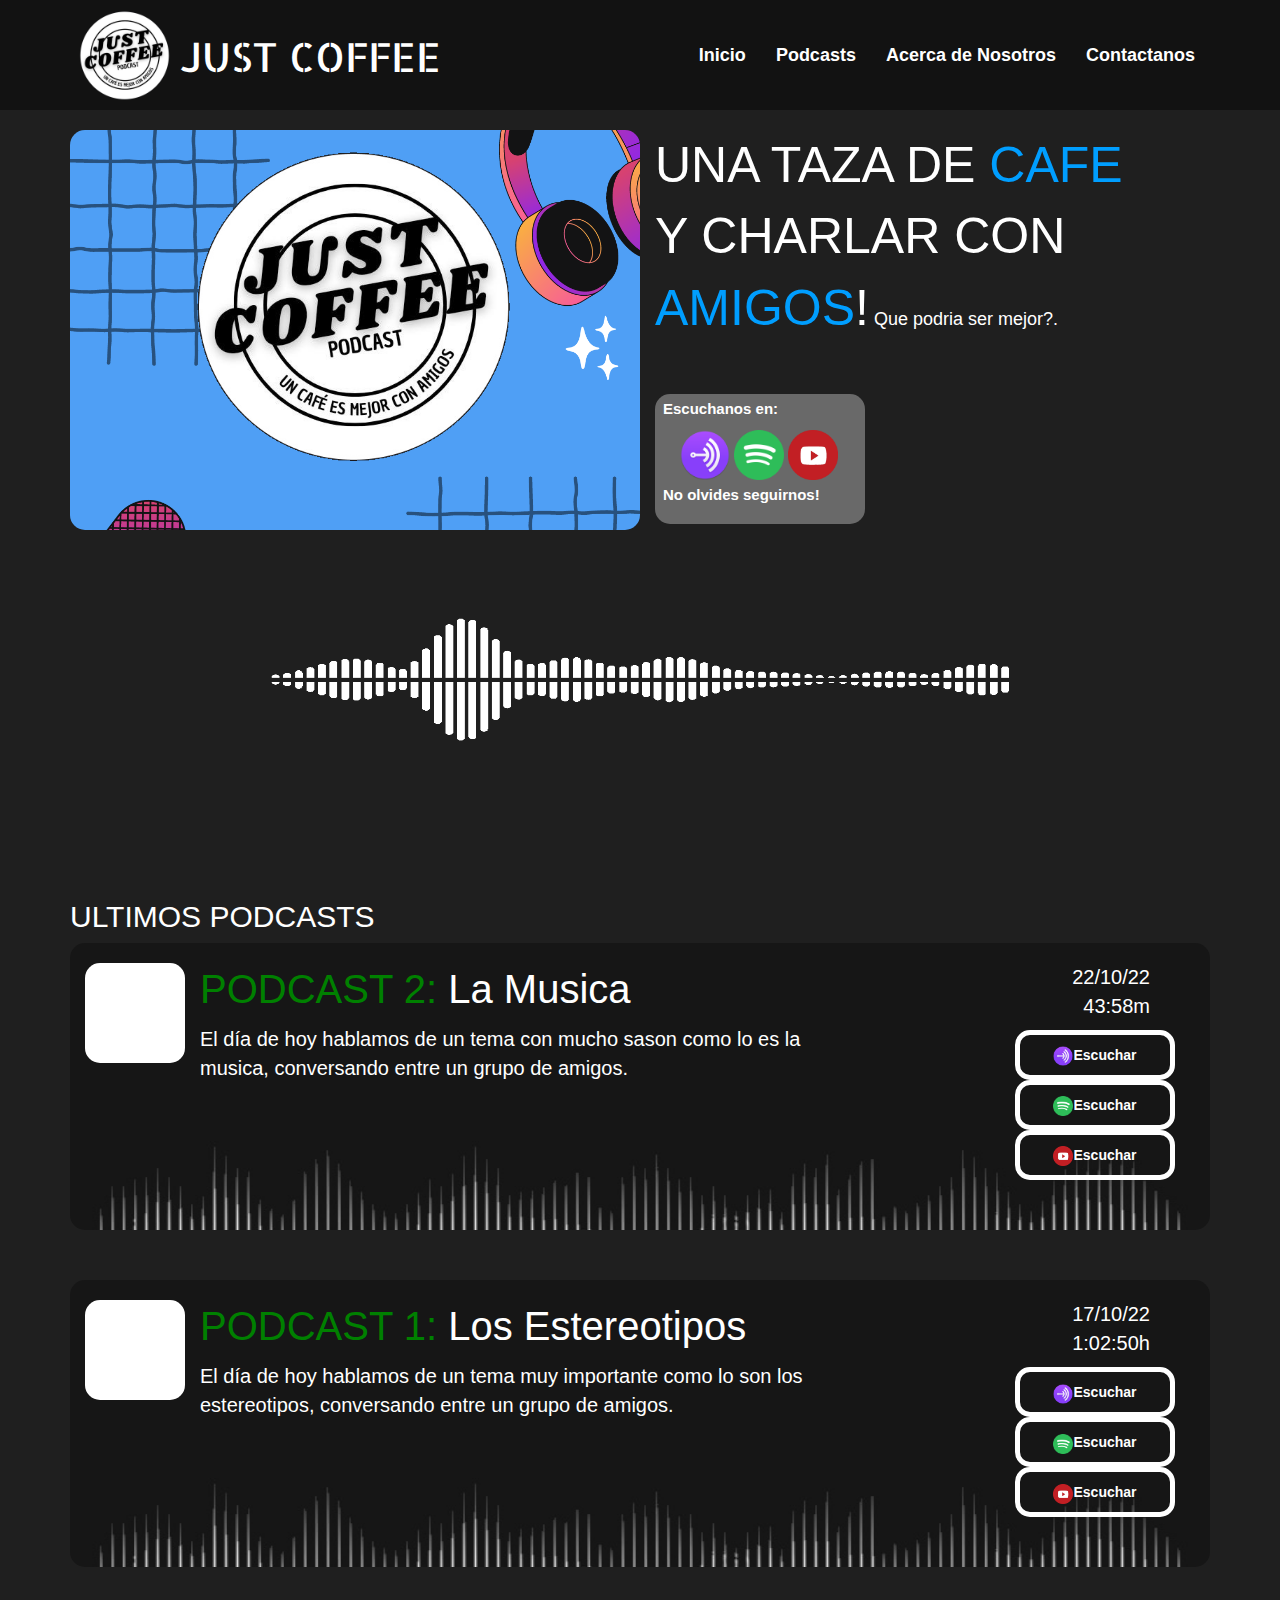
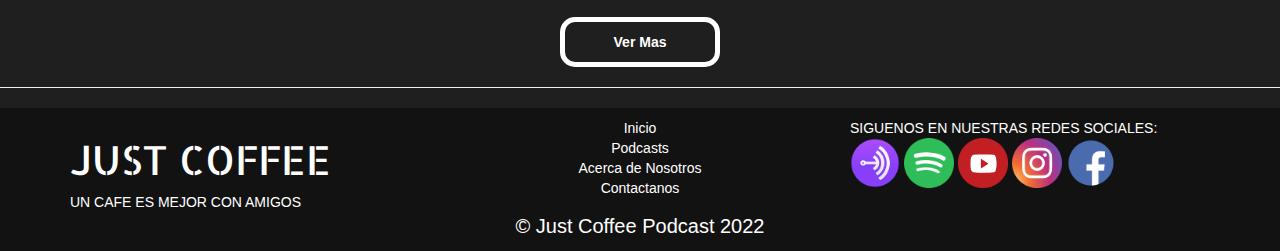
==== index.html @ b773b6a1 "Update index.html" ====
<!DOCTYPE html>
<html>
<head>
	<meta charset="utf-8">
	<meta http-equiv="X-UA-Compatible" content="IE=edge">
    <meta name="viewport" content="width=device-width, initial-scale=1">
	<script async src="https://pagead2.googlesyndication.com/pagead/js/adsbygoogle.js?client=ca-pub-2994921062849849"
     crossorigin="anonymous"></script>
	<link rel="stylesheet" type="text/css" href="css/bootstrap.min.css">
	<link rel="stylesheet" type="text/css" href="css/styles.css">
	<link rel="icon" type="image/png" href="images/logo.png">
	<link rel="preconnect" href="https://fonts.googleapis.com">
	<link rel="preconnect" href="https://fonts.gstatic.com" crossorigin>
	<link href="https://fonts.googleapis.com/css2?family=Allerta+Stencil&family=Stardos+Stencil&display=swap" rel="stylesheet">
	<script async src="https://pagead2.googlesyndication.com/pagead/js/adsbygoogle.js?client=ca-pub-2994921062849849"
     	crossorigin="anonymous"></script>
	<title>JustCoffee-Inicio</title>
</head>
<body>
<header>
	<nav id="header-nav" class="navbar navbar-default toppage">
		<div class="container toppage">
			<div class="navbar-header">
				<div>
					<a href="index.html" class="pull-left ">
						<img src="images/logo.png" class="logo">
					</a>
					<div class="navbar-brand">
						<a href="index.html"><h1 class="titletext1">JUST COFFEE</h1></a>
					</div>
				</div>
			</div>
			<button type="button" class="navbar-toggle collapsed" data-toggle="collapse" data-target="#collapsable-nav" arial expanded="false">
					<span class="sr-only">Toggle navigation</span>
					<span class="icon-bar"></span>
					<span class="icon-bar"></span>
					<span class="icon-bar"></span>
			</button>
			<div id="collapsable-nav" class="collapse navbar-collapse">
					<ul id="nav-list" class="nav navbar-nav navbar-right">
						<li>
							<a href="index.html" class="nav-item nav-link active">
							<br class="hidden-xs">Inicio</a>
						</li>
						<li>
							<a href="podcast.html" class="nav-item nav-link active">
							<br class="hidden-xs">Podcasts</a>
						</li>
						<li>
							<a href="about.html" class="nav-item nav-link active">
							<br class="hidden-xs">Acerca de Nosotros</a>
						</li>
						<li>
							<a href="contact.html" class="nav-item nav-link active">
							<br class="hidden-xs">Contactanos</a>
						</li>
					</ul>
			</div>
		</div>
	</nav>
</header>

<div id="main content" class="container">
	<div>
		<div class="container counterbox col-md-6 col-lg-6 col-sm-12">
			<img src="images/logo.png" class="generallogo">
		</div>
		<div class="container counterbox2 col-md-6 col-lg-6 col-sm-12">
			<div><p>UNA TAZA DE <span>CAFE</span> <br> Y CHARLAR CON <span>AMIGOS</span>!<span id="smallspan"> Que podria ser mejor?.</span></p></div>
			<br><br>
			<div class="smallbox1">
				<p id="smallspan2">Escuchanos en:</p>
				<div class="smallbox2">
					<a href="https://anchor.fm/justcoffee" target="_blank"> <img src="images/social/anchor.png" class="socialbutton"></a>
					<a href="https://open.spotify.com/show/3pkJyqYSKTNjSW7UGjuyb4?si=SgwvgQk-R62L4d6GQd1XFA&utm_source=copy-link" target="_blank"> <img src="images/social/spotify.webp" class="socialbutton"></a>
					<a href="https://youtube.com/channel/UCM3cgAFrsPDcYurMIiT40KQ" target="_blank"> <img src="images/social/youtube.webp" class="socialbutton"></a>
				</div>
				<p id="smallspan2">No olvides seguirnos!</p>
			</div>
		</div>
	</div>
	<img src="images/audio.gif" class="hr">
	<div><script async="async" data-cfasync="false" src="//pl17845569.profitablegatetocontent.com/ee85fa437eba26079fdb44092d58a9b5/invoke.js"></script>
<div id="container-ee85fa437eba26079fdb44092d58a9b5"></div></div>
	<div class="podcontainer">
		<div class="h2">
			<h2>ULTIMOS PODCASTS</h2>
		</div>
		<div>
			  <div class="counterbox4 col-md-6 col-lg-6 col-sm-6 col-xs-6">
				<iframe src="https://anchor.fm/justcoffee/embed/episodes/Ep--2-La-msica-e1pjr7b/a-a8nsake" height="100%" width="100%" frameborder="0" scrolling="no" class="podicon"></iframe>
				<div class="">
				<div class="podcontainer3 col-md-6 col-lg-6 col-sm-6">
					<h2 class="podh2"><span>PODCAST 2:</span> La Musica</h2>
					<p class="podp">El día de hoy hablamos de un tema con mucho sason como lo es la musica, conversando entre un grupo de amigos.</p>
				</div>
				<div class="podcontainer2 col-md-3 col-lg-3 col-sm-3 hidden-xs">
					<p class="podp2">22/10/22 <br>43:58m</p>
				</div>
				<div class="sometimes">
					<section>
						<a href="https://anchor.fm/justcoffee/episodes/Ep--2-La-msica-e1pjr7b"><div class="buttonpod2"><img src="images/social/anchor.png" width="20px" height="20px"><span>Escuchar</span></div></a>
					</section>
					<section>
						<a href="https://open.spotify.com/episode/6ptE2W9kZ6wD1sDDdZ8OQw?si=wU6_6XsCR06i0BanPcBjAA&utm_source=copy-link"><div class="buttonpod2"><img src="images/social/spotify.webp" width="20px" height="20px"><span>Escuchar</span></div></a>
					</section>
					<section>
						<a href=""><div class="buttonpod2"><img src="images/social/youtube.webp" width="20px" height="20px"><span>Escuchar</span></div></a>
					</section>
						
				</div>
				</div>
			</div>
                            <div class="counterbox4 col-md-6 col-lg-6 col-sm-6 col-xs-6">
				<iframe src="https://anchor.fm/justcoffee/embed/episodes/Ep--1-Los-Estereotipos-e1pdpne/a-a8n4k7l" height="100%" width="100%" frameborder="0" scrolling="no" class="podicon"></iframe>
				<div class="">
				<div class="podcontainer3 col-md-6 col-lg-6 col-sm-6">
					<h2 class="podh2"><span>PODCAST 1:</span> Los Estereotipos</h2>
					<p class="podp">El día de hoy hablamos de un tema muy importante como lo son los estereotipos, conversando entre un grupo de amigos.</p>
				</div>
				<div class="podcontainer2 col-md-3 col-lg-3 col-sm-3 hidden-xs">
					<p class="podp2">17/10/22 <br>1:02:50h</p>
				</div>
				<div class="sometimes">
					<section>
						<a href="https://anchor.fm/justcoffee/episodes/Ep--1-Los-Estereotipos-e1pdpne"><div class="buttonpod2"><img src="images/social/anchor.png" width="20px" height="20px"><span>Escuchar</span></div></a>
					</section>
					<section>
						<a href="https://open.spotify.com/episode/6ptE2W9kZ6wD1sDDdZ8OQw?si=wU6_6XsCR06i0BanPcBjAA&utm_source=copy-link"><div class="buttonpod2"><img src="images/social/spotify.webp" width="20px" height="20px"><span>Escuchar</span></div></a>
					</section>
					<section>
						<a href=""><div class="buttonpod2"><img src="images/social/youtube.webp" width="20px" height="20px"><span>Escuchar</span></div></a>
					</section>
						
				</div>
				</div>
			</div>
			
		</div>
	</div>
</div>
	<a href="podcast.html"><div class="buttonpod2"><span>Ver Mas</span></div></a>
	<hr>

<footer class="panel-footer">
	<div class="container">
		<div class="row">
			<section class="col-xs-6 col-sm-6 col-md-4 col-lgs-4">
				<a href="index.html"><h1 class="titletext1">JUST COFFEE</h1></a>
				<span class="smallspan3">UN CAFE ES MEJOR CON AMIGOS</span>
			</section>
			<section class="col-xs-6 col-sm-6 col-md-4 col-lgs-4 content09">
				<a href="index.html"><span class="smallspan3">Inicio</span></a><br>
				<a href="podcast.html"><span class="smallspan3">Podcasts</span></a><br>
				<a href="about.html"><span class="smallspan3">Acerca de Nosotros</span></a><br>
				<a href="contact.html"><span class="smallspan3">Contactanos</span></a>
			</section>
			<section class="col-xs-12 col-sm-12 col-md-4 col-lgs-4">
				<span class="smallspan3">SIGUENOS EN NUESTRAS REDES SOCIALES:</span>
				<div>
					<a href="https://anchor.fm/justcoffee" target="_blank"> <img src="images/social/anchor.png" class="socialbutton"></a>
					<a href="https://open.spotify.com/show/3pkJyqYSKTNjSW7UGjuyb4?si=SgwvgQk-R62L4d6GQd1XFA&utm_source=copy-link" target="_blank"> <img src="images/social/spotify.webp" class="socialbutton"></a>
					<a href="https://youtube.com/channel/UCM3cgAFrsPDcYurMIiT40KQ" target="_blank"> <img src="images/social/youtube.webp" class="socialbutton"></a>
					<a href="https://www.instagram.com/justcoffee.pod/" target="_blank"> <img src="images/social/instagram.webp" class="socialbutton"></a>
					<a href="https://m.facebook.com/profile.php?id=100086733101453&eav=AfbcoHXaRk4rOJS-sBBTKmdDIu0-h88rJ9ppIRU7beeuWwqSjLxU9eQYY3xt8D4vN6s&paipv=0" target="_blank"> <img src="images/social/facebook.png" class="socialbutton"></a>
				</div>
			</section>
			<div class="content09 col-xs-12 col-sm-12 col-md-12 col-lgs-12"><span class="smallspan4">© Just Coffee Podcast 2022</span></div>
			
		</div>
		
	</div>
	
</footer>



<!-- jQuery (Bootstrap JS plugins depend on it) -->
  <script src="js/jquery-2.1.4.min.js"></script>
  <script src="js/bootstrap.min.js"></script>
  <script src="js/script.js"></script>
</body>
</html>
---- css/styles.css ----
body {
	background-color: #1F1F1F;
}


/*HEADER OF THE PAGES*/
.toppage {
	background-color: #121212;
}

#header-nav{
	border: 0px;
	border-radius: 0;
	border: 0;
}

.logo {
	width: 100px;
	height: 100px;
	margin: 5px 5px 5px 5px;
}

.titletext1 {
	font-family: 'Allerta Stencil', sans-serif;
	color: #FFFFFF;
	font-size: 40px;
}

.titletext1:hover {
	text-decoration: none;
}

#nav-list a{
	font-family: arial, serif;
	color: #FFFFFF;
	font-size: 18px;
	text-align: center;
	margin-top: 10px;
	margin-bottom: 10px;
	font-weight: bold;
}

.navbar-header button.navbar-toggle, .navbar-header .icon-bar {
	border: 1px solid #B45F04;
}

.navbar-header button.navbar-toggle{
	clear: both;
}

/*FOOTER*/
.panel-footer {
	background-color: #121212;
	border: 0px;
	border-radius: 0;
	border: 0;
}

.smallspan3 {
	color: white;
}
.smallspan4 {
	color: white;
	font-size: 20px;
	margin-top: 20px;
	margin-bottom: 20px;
}
.content09 {
	text-align: center;
}
/*INICIO CONTENT*/
.counterbox {
	width: 50%;
	height: 400px;
	background-color: #696969;
	background-image: url(../images/fondo.png);
	background-size: cover;
	overflow: hidden;
	border-radius: 15px;
	margin-bottom: 50px;
}

.podcontainer2 {
	float: right;	
}

.counterbox6 {
	width: 60%;
	background-color: #696969;
	background-image: url(../images/podback.jpg);
	background-size: 400px 300px;
	background-position: top;
	overflow: hidden;
	border-radius: 15px;
	margin-bottom: 50px;
}
.counterbox66 {
	float: right;
	width: 60%;
	background-color: #696969;
	background-image: url(../images/podback.jpg);
	background-size: 400px 300px;
	background-position: top;
	overflow: hidden;
	border-radius: 15px;
	margin-bottom: 50px;
}

.counterbox65 {
	width: 100%;
	padding-right: 20px; 
	padding-left: 20px;
	padding-top: 20px;
	padding-bottom: 20px;
	background-color: #696969;
	background-image: url(../images/podback.jpg);
	background-size: 100%;
	background-position: top;
	overflow: hidden;
	border-radius: 15px;
	margin-bottom: 50px;
}
.counterbox67 {
	width: 100%;
	padding-right: 45%; 
	padding-left: 45%;
	padding-top: 20px;
	padding-bottom: 20px;
	background-color: #696969;
	background-image: url(../images/podback.jpg);
	background-size: 100%;
	background-position: top;
	overflow: hidden;
	border-radius: 15px;
	margin-bottom: 50px;
}
.counterbox3 {
	width: 100%;
	height: 200px;
	background-color: #696969;
	background-image: url(../images/podback.jpg);
	background-size: 100% 300px;
	overflow: hidden;
	border-radius: 15px;
	margin-bottom: 50px;
}

.counterbox4 {
	width: 100%;
	background-color: #696969;
	background-image: url(../images/podback.jpg);
	background-size: 100% 600px;
	overflow: hidden;
	border-radius: 15px;
	margin-bottom: 50px;
}
.counterbox2 {
	width: 50%;
	height: 400px;
	border-radius: 15px; 
	margin-bottom: 50px;
}

.counterbox5 {
	width: 100%;
	height: 80px;
	background-color: #696969;
	background-image: url(../images/fondo.png);
	background-size: 1150px;
	border-radius: 15px; 
	margin-bottom: 50px;
	padding-top: 1px;
	padding-left: 5%;
}
.counterbox5 span {
	font-size: 50px;
	color: purple;
	text-shadow: 1px 1px 1px black; 
	font-weight: bold;
}

.counterbox5 h2 {
	font-size: 50px;
	color: white;
	font-weight: bold;
}

.counterbox2 p {
	font-size: 50px;
	color: #FFFFFF; 
}

.counterbox2 span {
	font-size: 50px;
	color: #009EFF; 
}

#smallspan {
	font-size: 18px;
	color: #FFFFFF; 
	overflow-wrap: break-word;
}

#smallspan2 {
	padding-top: 4px;
	padding-left: 8px;
	font-size: 15px;
	color: #FFFFFF; 
	font-weight: bold;
}
.generallogo {
	margin:auto;
	display:block;
	width: 350px;
	height: 350px;
}

.smallbox1 {
	width: 210px;
	height: 130px;
	background-color: #696969;
	border-radius: 15px;
}

.smallbox2 {
	margin-left: 12%;
	margin-right: 12%;
}

.socialbutton {
	width: 50px;
	height: 50px;
}

.h2 {
	margin-top: 4px;
	font-size: 40px;
	color: #FFFFFF; 
}

/*Podcast Banners*/

.podcontainer {
	padding-top: 100px;
}

.hr {
	margin:auto;
	display:block;
	height: 200px;
	width: 80%;
}

.podicon {
	margin-top: 20px;
 	width: 100px;
	height: 100px;
	overflow: hidden;
	background-color: #FFFFFF;
	border-radius: 15px;
	float: left;
}
.podicon2 {
	width: 200px;
	height: 200px;
	overflow: hidden;
	border-radius: 15px;
	background-color: #FFFFFF;
	margin-left: 20px;
	margin-top: 20px;
	padding: 0 0 0 0;
}
.podicon2 img{
	height: 100%;
	width: 100%;
}
.cubecraft {
	margin-top: 15px;
}
.cubecraft2 {
	margin-top: 15px;
	padding-top: 2px;
	border-radius: 15px;
	margin-right: 5px;
}


.subtitle {
	text-align: center;
	font-size: 22px;
	color: white;
}
.pa {
	font-size: 15px;
	color: white;
	font-weight: bold;
}

.podh2 {
	padding-top: 4px;
	font-size: 40px;
	color: #FFFFFF; 
}

.podp {
	padding-top: 4px;
	font-size: 20px;
	color: #FFFFFF;
}

.podp2 {
	padding-right: 30px;
	padding-top: 20px;
	font-size: 20px;
	color: #FFFFFF;
	text-align: right;
}

.podh2 span{
	padding-top: 4px;
	font-size: 40px;
	color: green; 
}
.podcontainer3 {
	width: 63%;
	height: 100%;
	overflow: hidden;
}

.buttonpod {
	width: 160px;
	height: 50px;
	border: 5px solid white;
	border-radius: 15px;
	padding-top: 10px;
	margin-top: 50px;
	margin-left: 70px;
	text-align: center;
}

.sometimes {
	width: 200px;
	height: 200px;
	float: right;

}
.buttonpod2 {
	margin:auto;
	display:block;
	width: 160px;
	height: 50px;
	border: 5px solid white;
	border-radius: 15px;
	padding-top: 10px;
	text-align: center;
}

.buttonpod > span {
	color: white;
	font-family: arial, serif;
	font-weight: bold;
	text-shadow: 1px 1px 1px black;

}

.buttonpod2 > span {
	color: white;
	font-family: arial, serif;
	font-weight: bold;

}

/*RESOLUTIONS CHANGES*/

/*Long*/
@media (min-width: 1200px) {

}

/*mid*/
@media (min-width: 992px) and (max-width: 1199px) {
.counterbox2 span {
	font-size: 45px;
	color: #009EFF; 
}
.counterbox2 p {
	font-size: 45px;
	color: #FFFFFF; 
}

/*podtable*/
.podh2 {
	padding-top: 4px;
	font-size: 30px;
	color: #FFFFFF; 
}
.podh2 span{
	padding-top: 4px;
	font-size: 30px;
	color: green; 
}
.podp {
	padding-top: 4px;
	font-size: 15px;
	color: #FFFFFF;
}
.podcontainer3 {
	width: 50%;
	height: 100%;
	overflow: hidden;
}

.podp2 {
	padding-right: 0px;
	padding-top: 20px;
	font-size: 15px;
	color: #FFFFFF;
	text-align: right;
}
.buttonpod {
	margin-left: 50px;
}
.counterbox67 {
	padding-left: 42%;
	padding-right: 42%;
}
}

/*small*/
@media (max-width: 991px) {

	.titletext1 {
	font-size: 30px;
	}
	.logo {
	width: 80px;
	height: 80px;
	margin: 2px 2px 2px 2px;
	}
	#nav-list a{
		font-weight: normal;
		font-size: 13px;
	}
	.counterbox2 span {
	font-size: 35px;
	color: #009EFF; 
	}
	.counterbox2 p {
	font-size: 35px;
	color: #FFFFFF; 
	}
	.counterbox67 {
	padding-left: 42%;
	padding-right: 42%;
}
	/*podtable*/
.podh2 {
	padding-top: 4px;
	font-size: 25px;
	color: #FFFFFF; 
}
.podh2 span{
	padding-top: 4px;
	font-size: 25px;
	color: green; 
}
.podp {
	padding-top: 4px;
	font-size: 15px;
	color: #FFFFFF;
}
.podcontainer3 {
	width: 45%;
	height: 100%;
	overflow: hidden;
}

.podp2 {
	padding-right: 0px;
	padding-top: 20px;
	font-size: 15px;
	color: #FFFFFF;
	text-align: right;
}
.buttonpod {
	margin-left: 0px;
}
.counterbox5 h2 {
	font-size: 30px;
}
.counterbox5 span {
	font-size: 30px;
}
.counterbox6 {
	width: 100%
	}
.counterbox66 {
	width: 100%
	}
}

/*very small*/
@media (max-width: 767px) {
	#nav-list a{
		font-weight: bold;
	}

	.counterbox {
		width: 100%;
		height: 250px;
	}

	.counterbox2 {
		width: 100%;
	}
	.generallogo {
	margin:auto;
	display:block;
	width: 200px;
	height: 200px;
	}
	.counterbox67 {
	padding-left: 35%;
	padding-right: 35%;
}
	/*podtable*/
.podh2 {
	padding-top: 4px;
	font-size: 18px;
	color: #FFFFFF; 
}
.podh2 span{
	padding-top: 4px;
	font-size: 15px;
	color: green; 
}
.podp {
	padding-top: 4px;
	font-size: 12px;
	color: #FFFFFF;
}
.podcontainer3 {
	width: 70%;
	height: 200px;
}

.podp2 {
	padding-top: 0px;
	font-size: 0px;
}
.buttonpod {
	float: right;
}
.counterbox3 {
	height: 350px;
	width: 100%
}
.podicon {
	margin-top: 20px;
 	width: 100px;
	height: 100px;
}

.counterbox5 h2 {
	font-size: 25px;
}
.counterbox5 span {
	font-size: 25px;
}

.counterbox4 {
	width: 100%
}

.counterbox6 {
	width: 100%
	}
.counterbox66 {
	width: 100%
	}
}
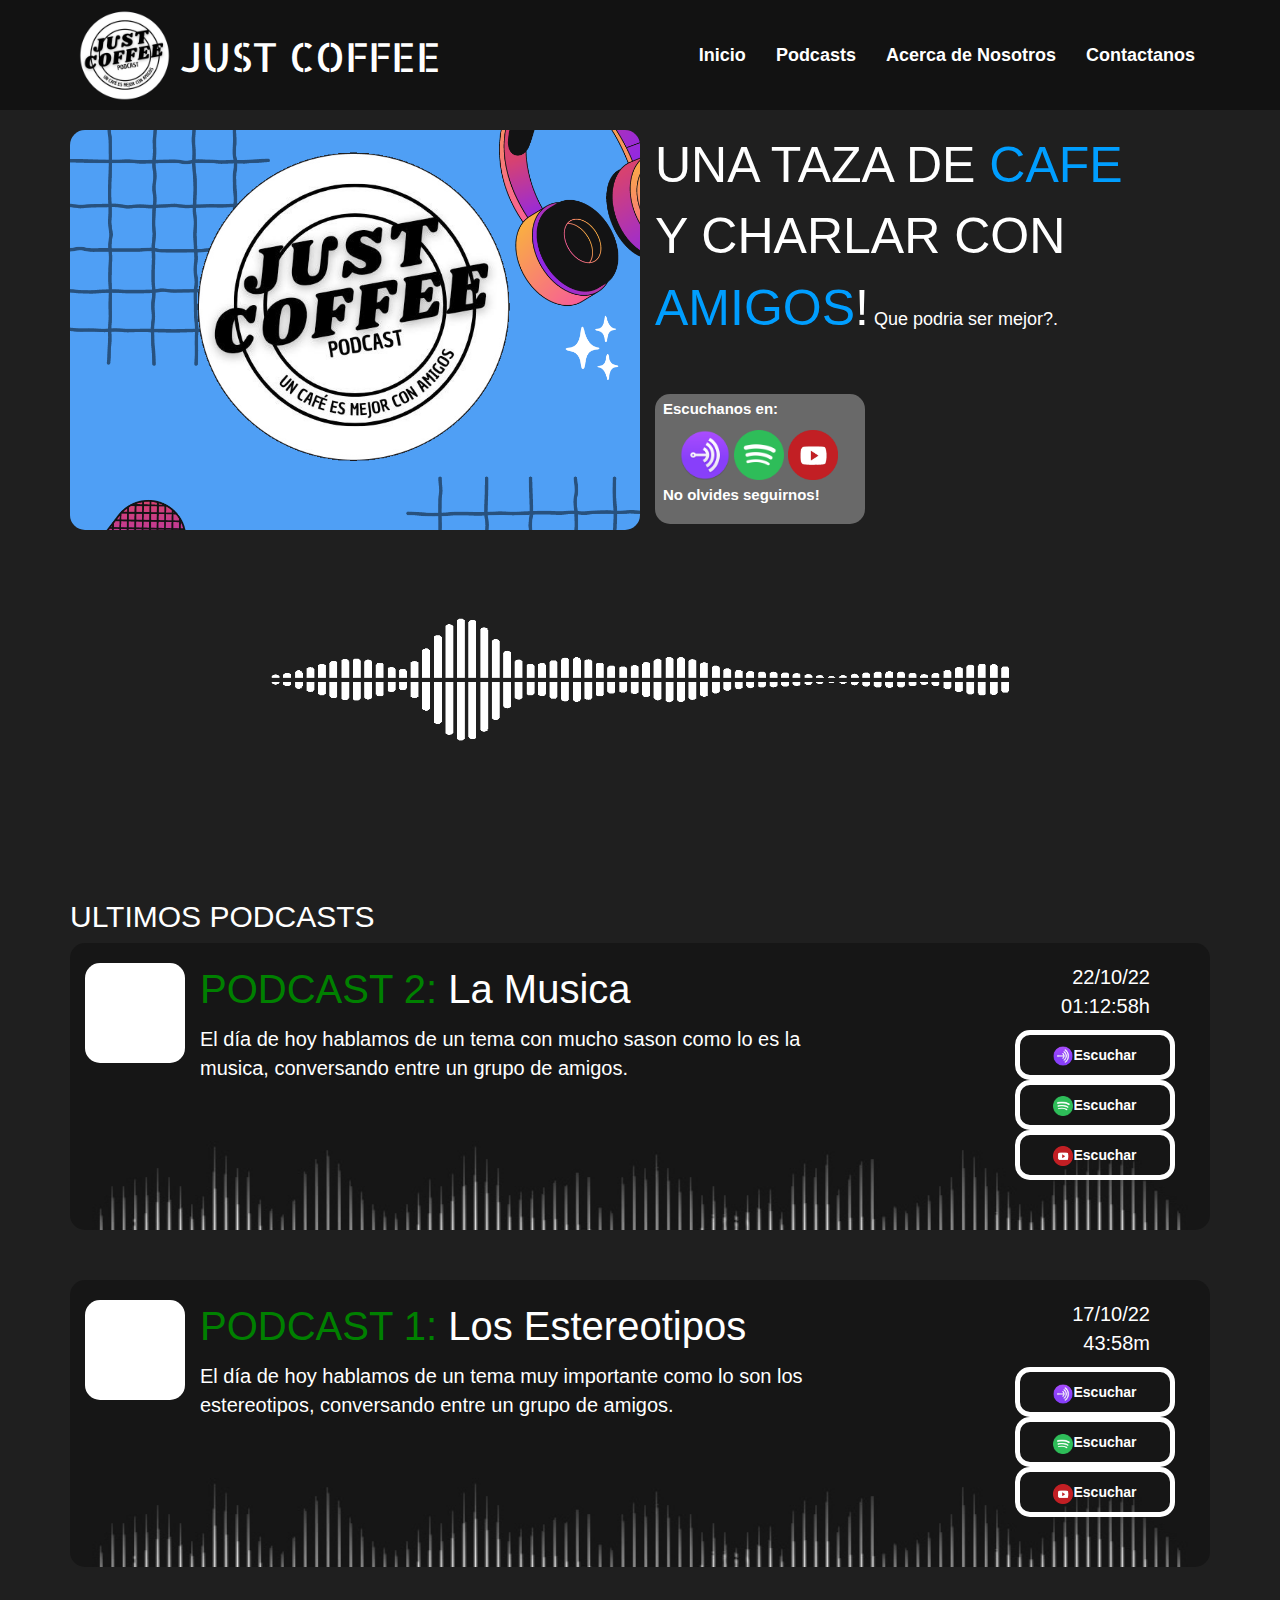
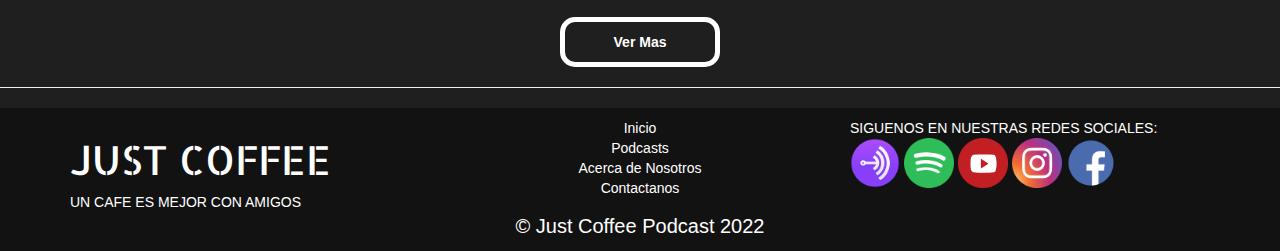
==== commit 31a1eaff: "Update index.html" ====
--- a/index.html
+++ b/index.html
@@ -95,14 +95,14 @@
 					<p class="podp">El día de hoy hablamos de un tema con mucho sason como lo es la musica, conversando entre un grupo de amigos.</p>
 				</div>
 				<div class="podcontainer2 col-md-3 col-lg-3 col-sm-3 hidden-xs">
-					<p class="podp2">22/10/22 <br>43:58m</p>
+					<p class="podp2">22/10/22 <br>01:12:58h</p>
 				</div>
 				<div class="sometimes">
 					<section>
 						<a href="https://anchor.fm/justcoffee/episodes/Ep--2-La-msica-e1pjr7b"><div class="buttonpod2"><img src="images/social/anchor.png" width="20px" height="20px"><span>Escuchar</span></div></a>
 					</section>
 					<section>
-						<a href="https://open.spotify.com/episode/6ptE2W9kZ6wD1sDDdZ8OQw?si=wU6_6XsCR06i0BanPcBjAA&utm_source=copy-link"><div class="buttonpod2"><img src="images/social/spotify.webp" width="20px" height="20px"><span>Escuchar</span></div></a>
+						<a href="https://open.spotify.com/episode/5hcsHhW4Busc10nvkbcpv4?si=lryaEIbpRMWmEZPvuI24Vw&utm_source=copy-link"><div class="buttonpod2"><img src="images/social/spotify.webp" width="20px" height="20px"><span>Escuchar</span></div></a>
 					</section>
 					<section>
 						<a href=""><div class="buttonpod2"><img src="images/social/youtube.webp" width="20px" height="20px"><span>Escuchar</span></div></a>
@@ -119,7 +119,7 @@
 					<p class="podp">El día de hoy hablamos de un tema muy importante como lo son los estereotipos, conversando entre un grupo de amigos.</p>
 				</div>
 				<div class="podcontainer2 col-md-3 col-lg-3 col-sm-3 hidden-xs">
-					<p class="podp2">17/10/22 <br>1:02:50h</p>
+					<p class="podp2">17/10/22 <br>43:58m</p>
 				</div>
 				<div class="sometimes">
 					<section>
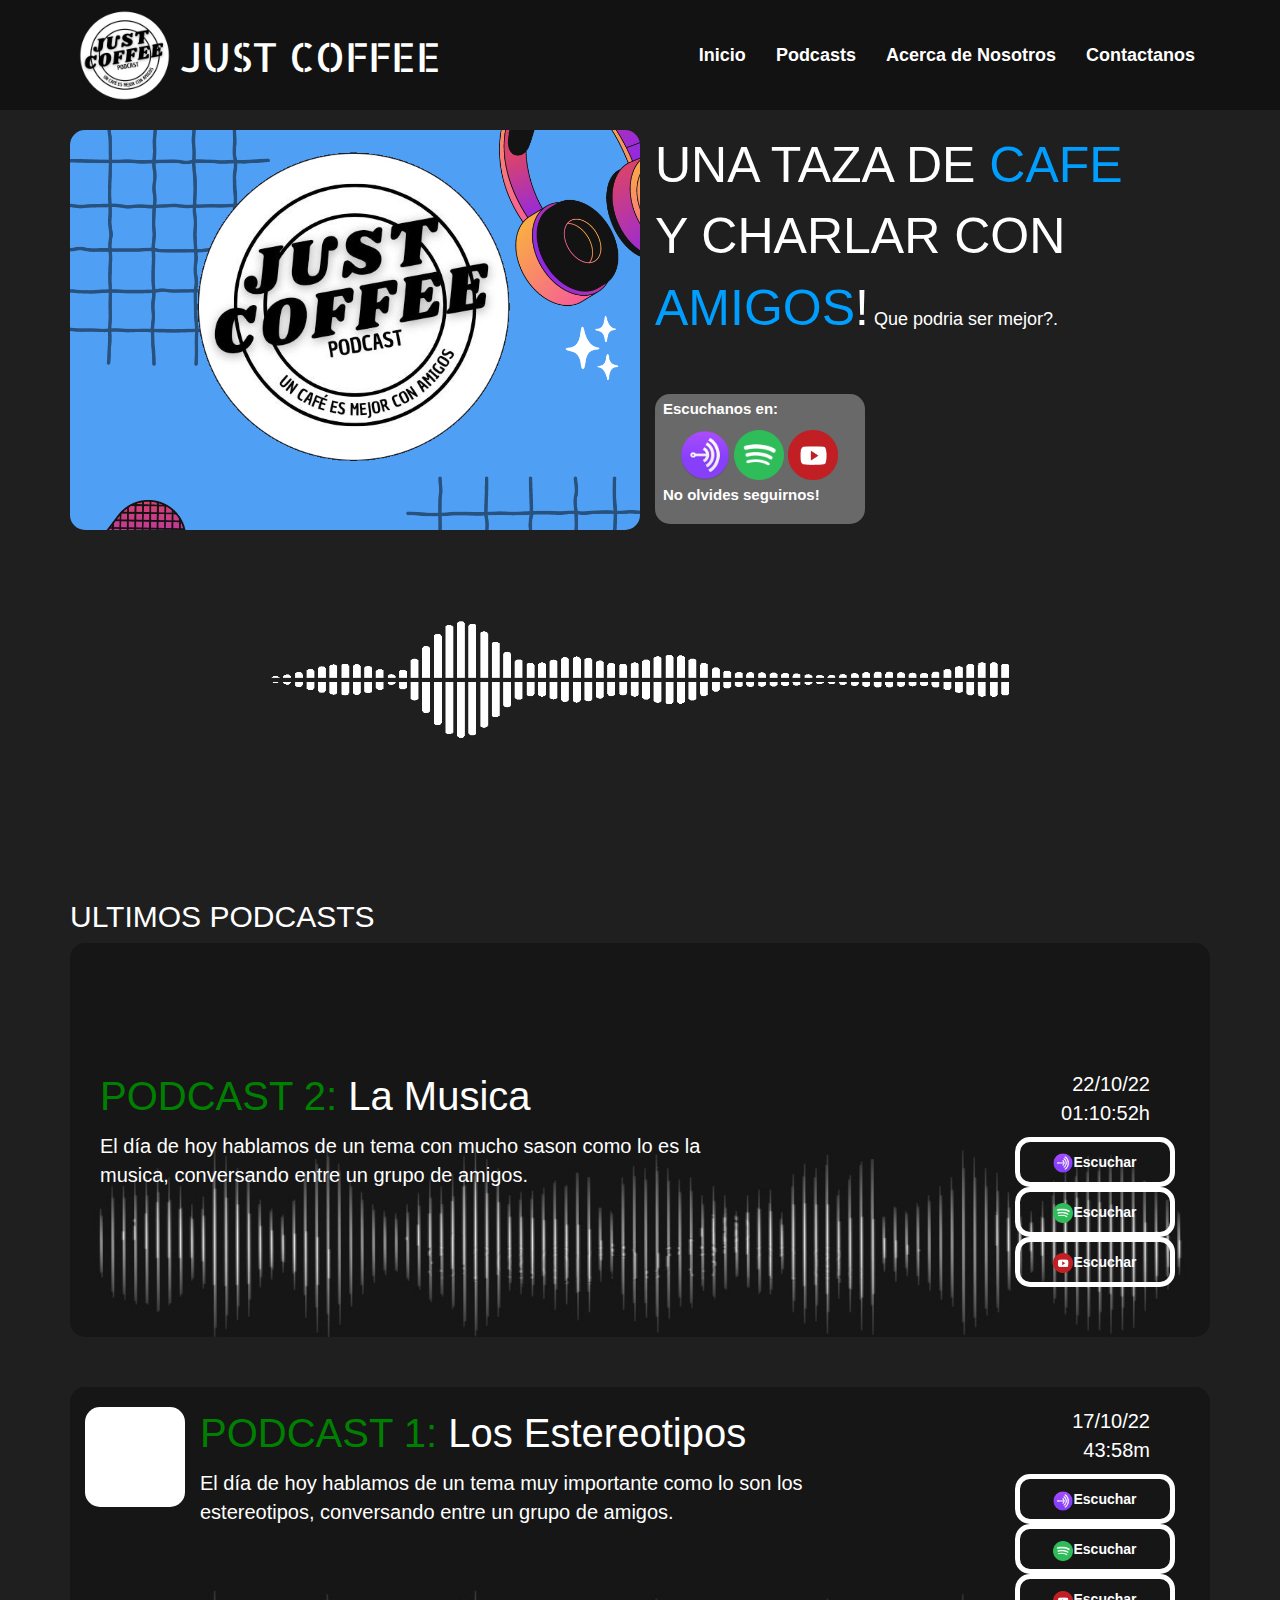
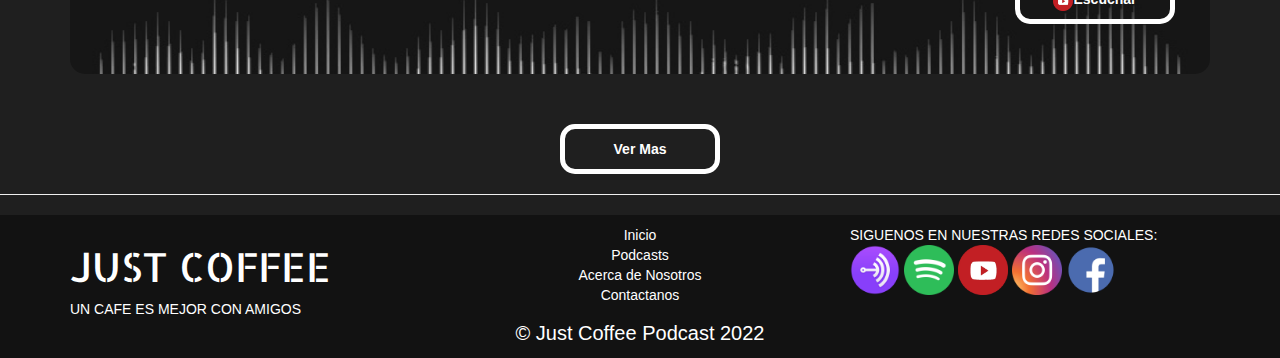
==== commit ba864485: "Update index.html" ====
--- a/index.html
+++ b/index.html
@@ -88,14 +88,14 @@
 		</div>
 		<div>
 			  <div class="counterbox4 col-md-6 col-lg-6 col-sm-6 col-xs-6">
-				<iframe src="https://anchor.fm/justcoffee/embed/episodes/Ep--2-La-msica-e1pjr7b/a-a8nsake" height="100%" width="100%" frameborder="0" scrolling="no" class="podicon"></iframe>
+				<iframe src="https://anchor.fm/justcoffee/embed/episodes/Ep--2-La-msica-e1pjr7b/a-a8nsr90" height="102px" width="400px" frameborder="0" scrolling="no"></iframe>
 				<div class="">
 				<div class="podcontainer3 col-md-6 col-lg-6 col-sm-6">
 					<h2 class="podh2"><span>PODCAST 2:</span> La Musica</h2>
 					<p class="podp">El día de hoy hablamos de un tema con mucho sason como lo es la musica, conversando entre un grupo de amigos.</p>
 				</div>
 				<div class="podcontainer2 col-md-3 col-lg-3 col-sm-3 hidden-xs">
-					<p class="podp2">22/10/22 <br>01:12:58h</p>
+					<p class="podp2">22/10/22 <br>01:10:52h</p>
 				</div>
 				<div class="sometimes">
 					<section>
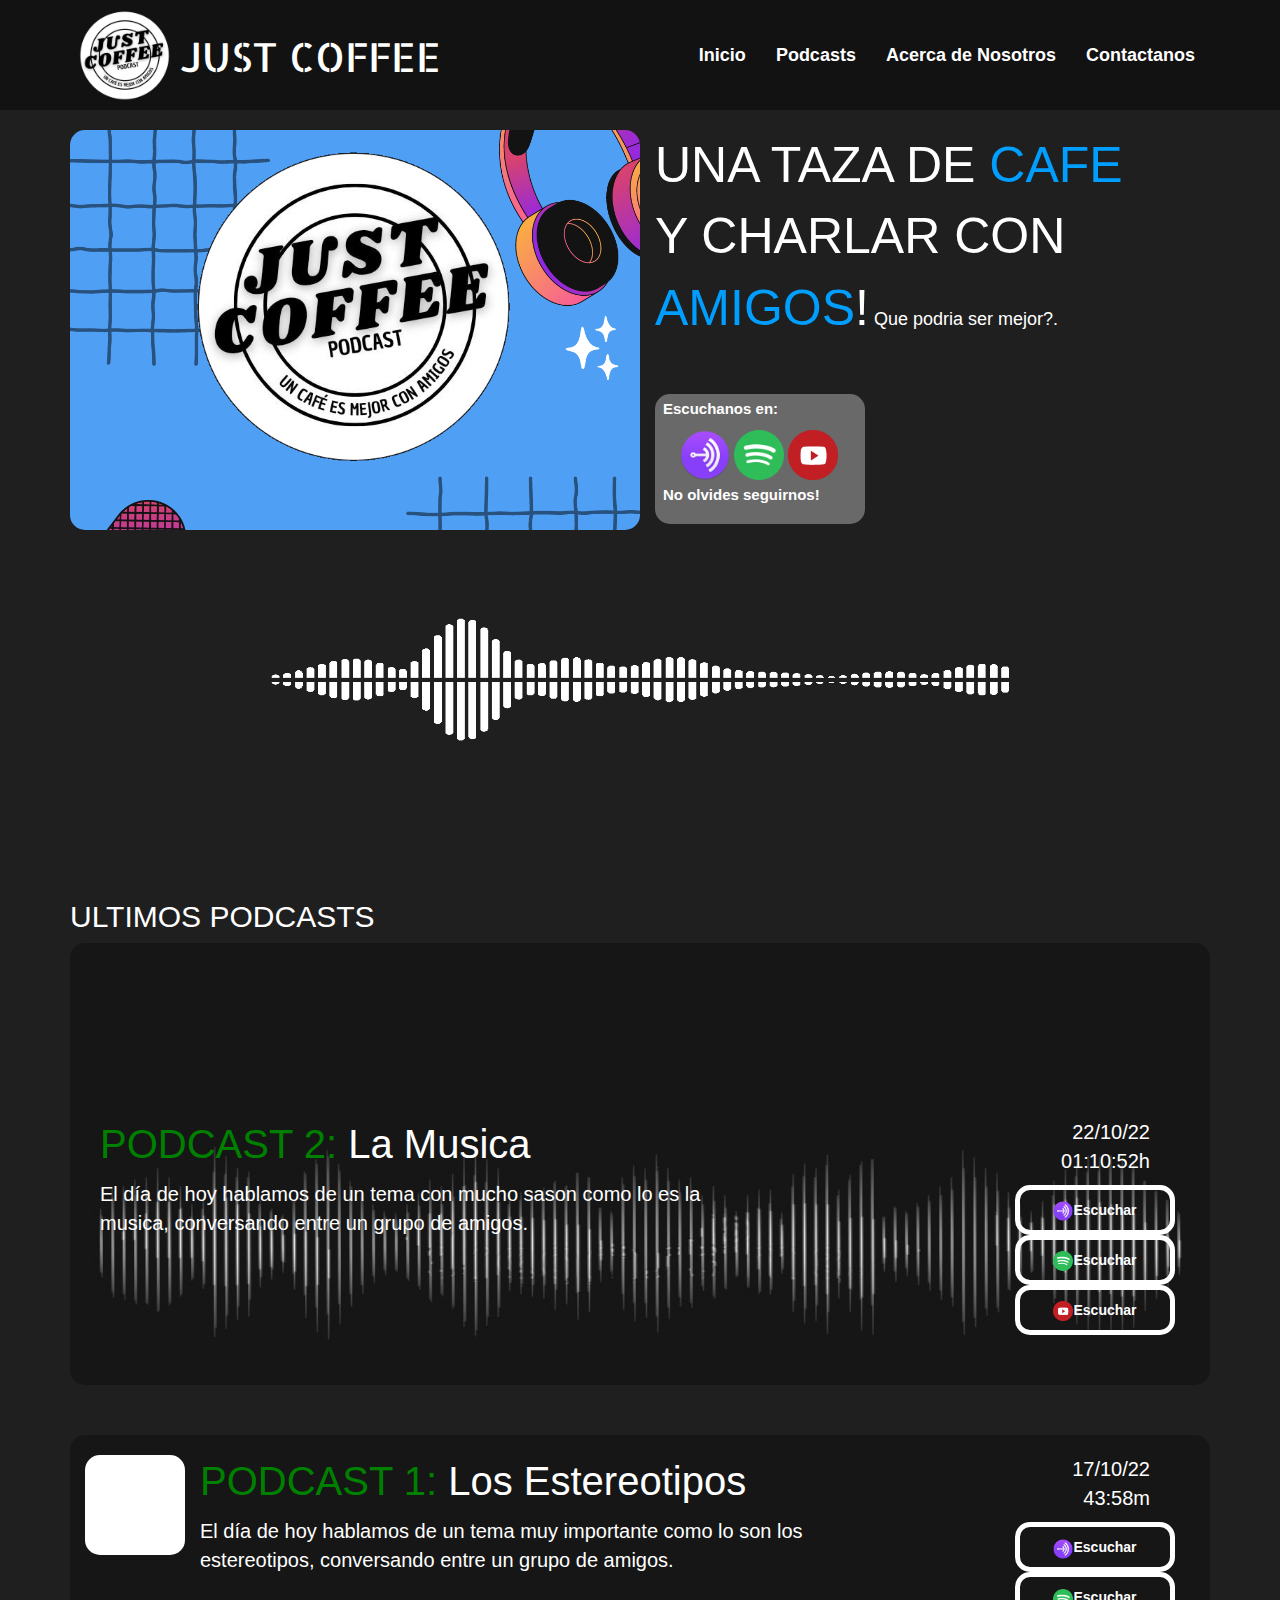
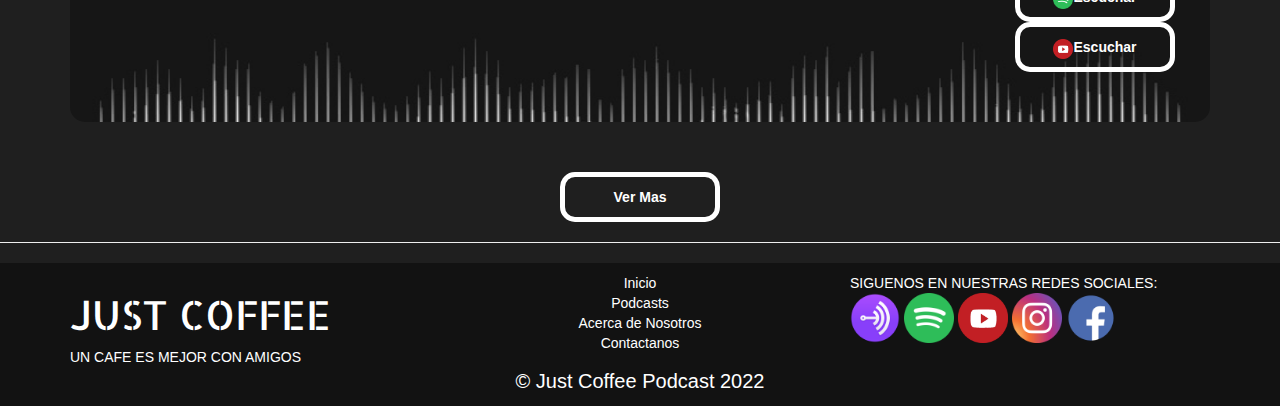
==== commit f10be5c5: "Update index.html" ====
--- a/index.html
+++ b/index.html
@@ -88,8 +88,8 @@
 		</div>
 		<div>
 			  <div class="counterbox4 col-md-6 col-lg-6 col-sm-6 col-xs-6">
-				<iframe src="https://anchor.fm/justcoffee/embed/episodes/Ep--2-La-msica-e1pjr7b/a-a8nsr90" height="102px" width="400px" frameborder="0" scrolling="no"></iframe>
-				<div class="">
+				<iframe src="https://anchor.fm/justcoffee/embed/episodes/Ep--2-La-msica-e1pjr7b/a-a8nsr90" height="100%" width="100%" frameborder="0" scrolling="no"></iframe>
+				<div class=" ">
 				<div class="podcontainer3 col-md-6 col-lg-6 col-sm-6">
 					<h2 class="podh2"><span>PODCAST 2:</span> La Musica</h2>
 					<p class="podp">El día de hoy hablamos de un tema con mucho sason como lo es la musica, conversando entre un grupo de amigos.</p>
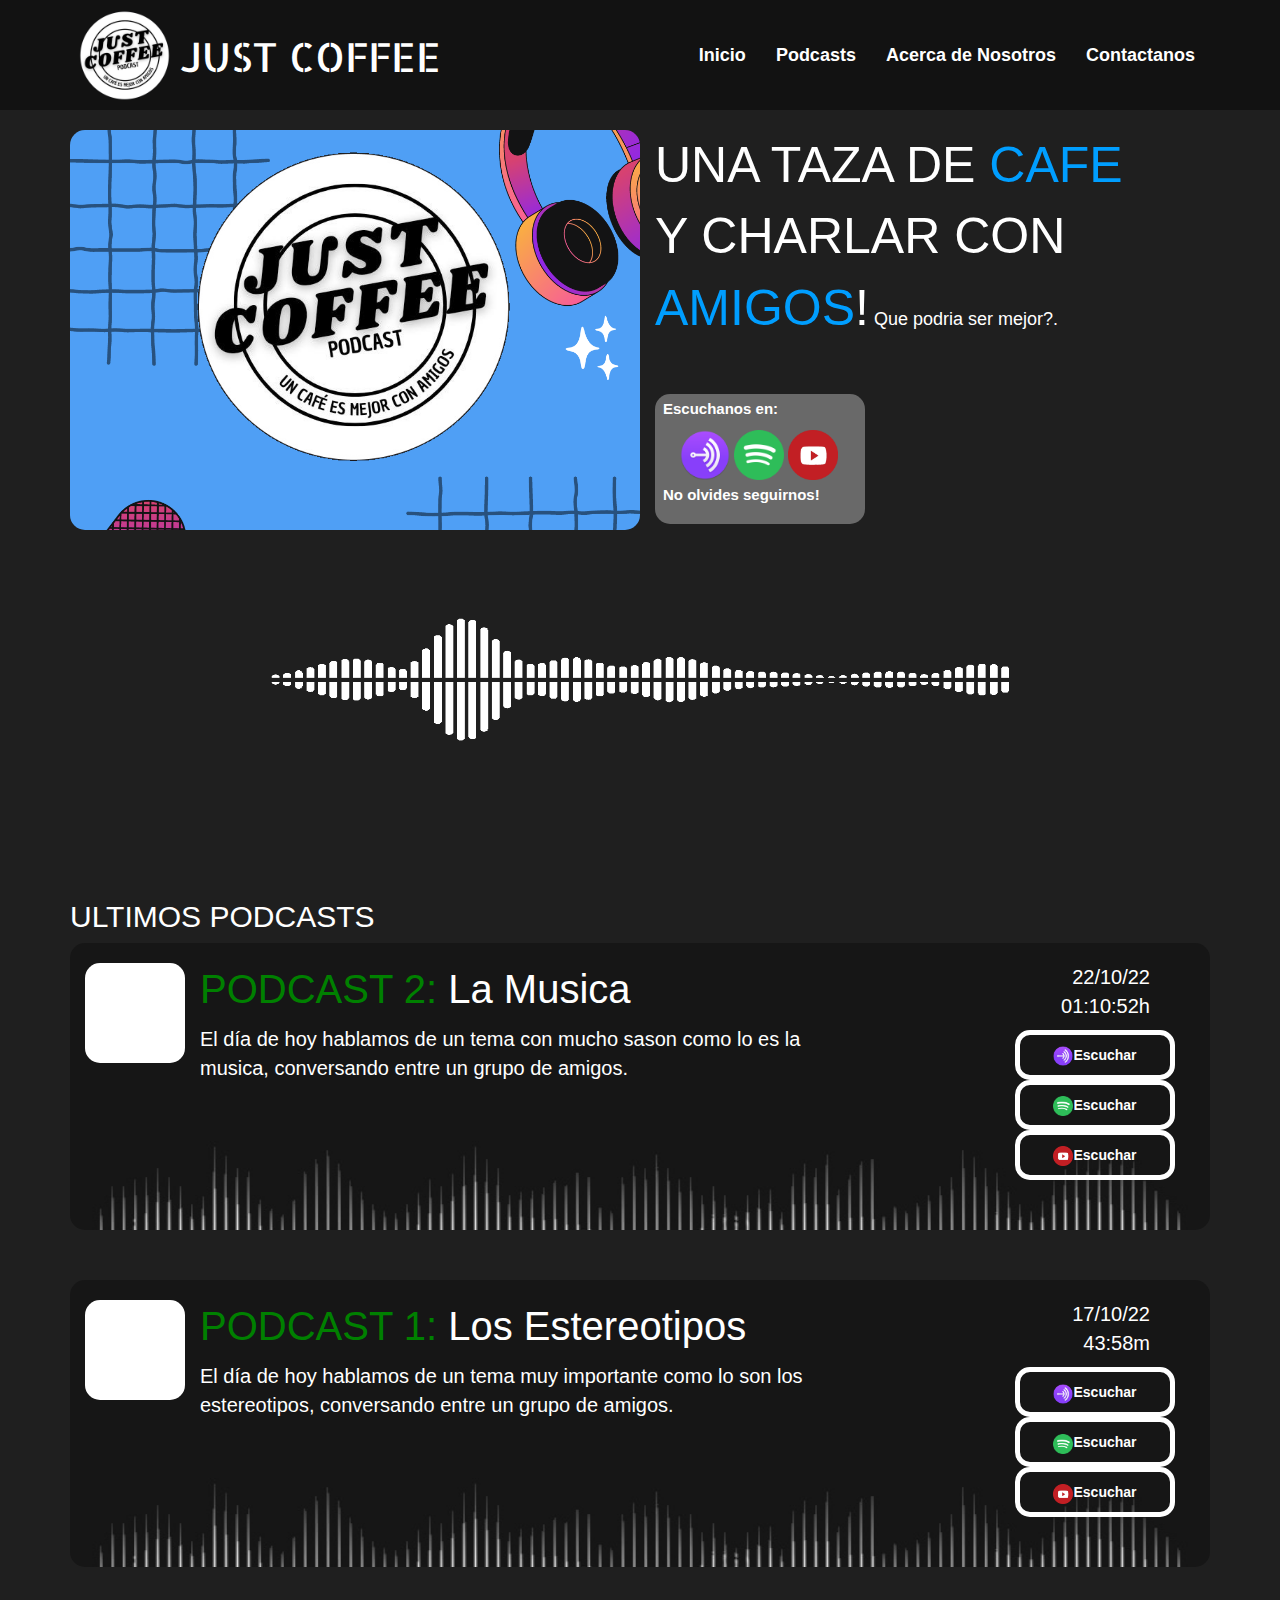
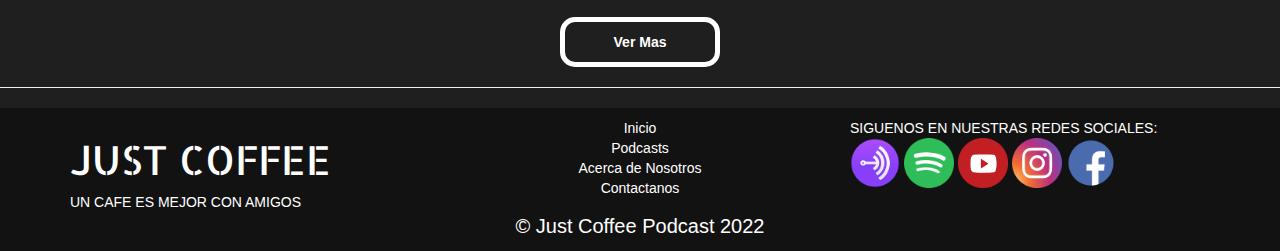
==== commit 7621dbac: "Update index.html" ====
--- a/index.html
+++ b/index.html
@@ -88,7 +88,7 @@
 		</div>
 		<div>
 			  <div class="counterbox4 col-md-6 col-lg-6 col-sm-6 col-xs-6">
-				<iframe src="https://anchor.fm/justcoffee/embed/episodes/Ep--2-La-msica-e1pjr7b/a-a8nsr90" height="100%" width="100%" frameborder="0" scrolling="no"></iframe>
+				<iframe src="https://anchor.fm/justcoffee/embed/episodes/Ep--2-La-msica-e1pjr7b/a-a8nsr90" height="100%" width="100%" frameborder="0" scrolling="no" class="podicon"></iframe>
 				<div class=" ">
 				<div class="podcontainer3 col-md-6 col-lg-6 col-sm-6">
 					<h2 class="podh2"><span>PODCAST 2:</span> La Musica</h2>
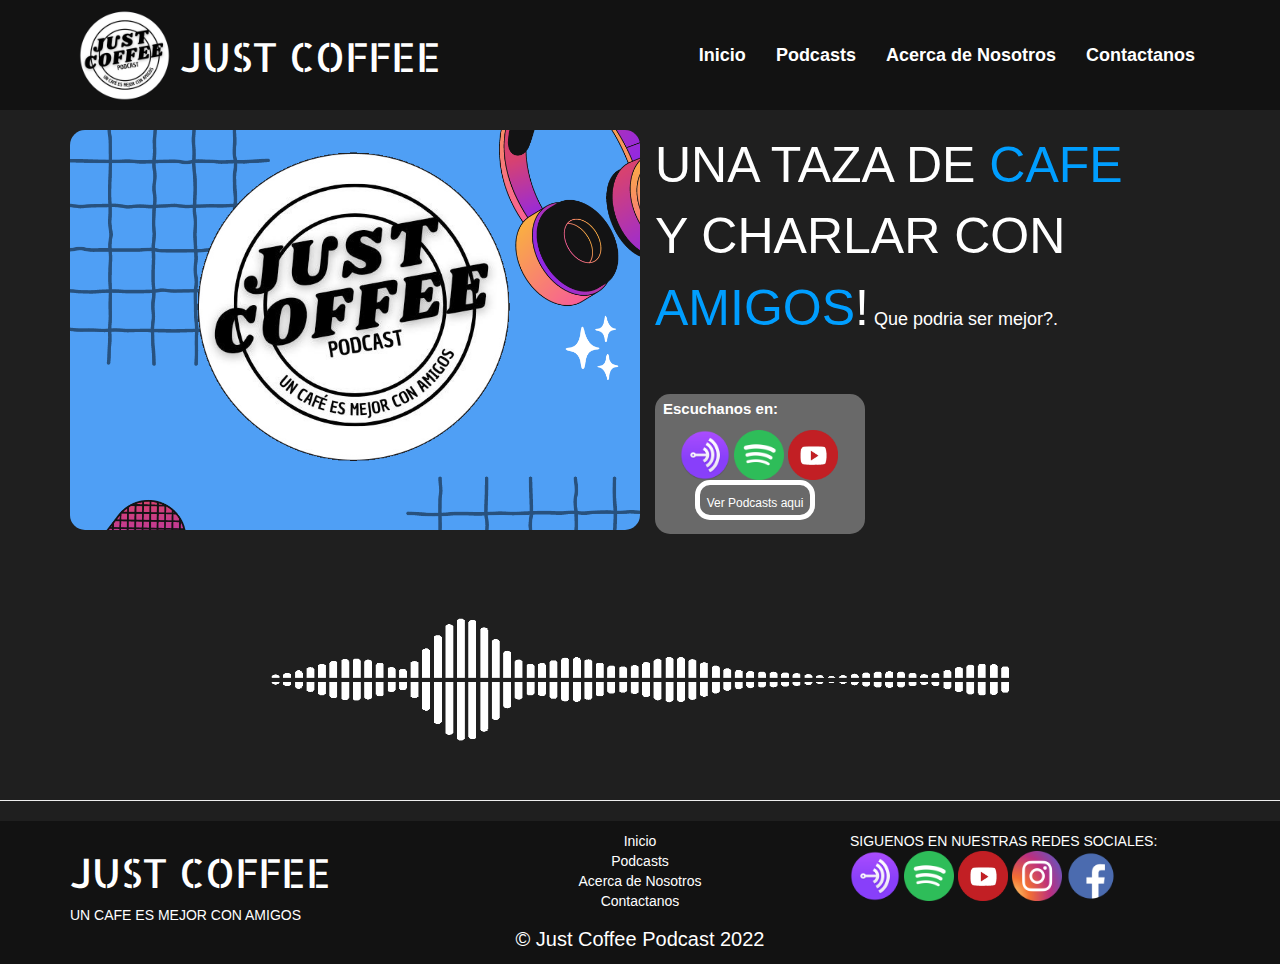
==== commit 4804e524: "Add files via upload" ====
--- a/index.html
+++ b/index.html
@@ -43,7 +43,7 @@
 							<br class="hidden-xs">Inicio</a>
 						</li>
 						<li>
-							<a href="podcast.html" class="nav-item nav-link active">
+							<a href="podcast.php" class="nav-item nav-link active">
 							<br class="hidden-xs">Podcasts</a>
 						</li>
 						<li>
@@ -75,71 +75,14 @@
 					<a href="https://open.spotify.com/show/3pkJyqYSKTNjSW7UGjuyb4?si=SgwvgQk-R62L4d6GQd1XFA&utm_source=copy-link" target="_blank"> <img src="images/social/spotify.webp" class="socialbutton"></a>
 					<a href="https://youtube.com/channel/UCM3cgAFrsPDcYurMIiT40KQ" target="_blank"> <img src="images/social/youtube.webp" class="socialbutton"></a>
 				</div>
-				<p id="smallspan2">No olvides seguirnos!</p>
+				<a href="podcast.html"><div class="buttonpod podp3">Ver Podcasts aqui</div></a>
 			</div>
 		</div>
 	</div>
 	<img src="images/audio.gif" class="hr">
 	<div><script async="async" data-cfasync="false" src="//pl17845569.profitablegatetocontent.com/ee85fa437eba26079fdb44092d58a9b5/invoke.js"></script>
-<div id="container-ee85fa437eba26079fdb44092d58a9b5"></div></div>
-	<div class="podcontainer">
-		<div class="h2">
-			<h2>ULTIMOS PODCASTS</h2>
-		</div>
-		<div>
-			  <div class="counterbox4 col-md-6 col-lg-6 col-sm-6 col-xs-6">
-				<iframe src="https://anchor.fm/justcoffee/embed/episodes/Ep--2-La-msica-e1pjr7b/a-a8nsr90" height="100%" width="100%" frameborder="0" scrolling="no" class="podicon"></iframe>
-				<div class=" ">
-				<div class="podcontainer3 col-md-6 col-lg-6 col-sm-6">
-					<h2 class="podh2"><span>PODCAST 2:</span> La Musica</h2>
-					<p class="podp">El día de hoy hablamos de un tema con mucho sason como lo es la musica, conversando entre un grupo de amigos.</p>
-				</div>
-				<div class="podcontainer2 col-md-3 col-lg-3 col-sm-3 hidden-xs">
-					<p class="podp2">22/10/22 <br>01:10:52h</p>
-				</div>
-				<div class="sometimes">
-					<section>
-						<a href="https://anchor.fm/justcoffee/episodes/Ep--2-La-msica-e1pjr7b"><div class="buttonpod2"><img src="images/social/anchor.png" width="20px" height="20px"><span>Escuchar</span></div></a>
-					</section>
-					<section>
-						<a href="https://open.spotify.com/episode/5hcsHhW4Busc10nvkbcpv4?si=lryaEIbpRMWmEZPvuI24Vw&utm_source=copy-link"><div class="buttonpod2"><img src="images/social/spotify.webp" width="20px" height="20px"><span>Escuchar</span></div></a>
-					</section>
-					<section>
-						<a href=""><div class="buttonpod2"><img src="images/social/youtube.webp" width="20px" height="20px"><span>Escuchar</span></div></a>
-					</section>
-						
-				</div>
-				</div>
-			</div>
-                            <div class="counterbox4 col-md-6 col-lg-6 col-sm-6 col-xs-6">
-				<iframe src="https://anchor.fm/justcoffee/embed/episodes/Ep--1-Los-Estereotipos-e1pdpne/a-a8n4k7l" height="100%" width="100%" frameborder="0" scrolling="no" class="podicon"></iframe>
-				<div class="">
-				<div class="podcontainer3 col-md-6 col-lg-6 col-sm-6">
-					<h2 class="podh2"><span>PODCAST 1:</span> Los Estereotipos</h2>
-					<p class="podp">El día de hoy hablamos de un tema muy importante como lo son los estereotipos, conversando entre un grupo de amigos.</p>
-				</div>
-				<div class="podcontainer2 col-md-3 col-lg-3 col-sm-3 hidden-xs">
-					<p class="podp2">17/10/22 <br>43:58m</p>
-				</div>
-				<div class="sometimes">
-					<section>
-						<a href="https://anchor.fm/justcoffee/episodes/Ep--1-Los-Estereotipos-e1pdpne"><div class="buttonpod2"><img src="images/social/anchor.png" width="20px" height="20px"><span>Escuchar</span></div></a>
-					</section>
-					<section>
-						<a href="https://open.spotify.com/episode/6ptE2W9kZ6wD1sDDdZ8OQw?si=wU6_6XsCR06i0BanPcBjAA&utm_source=copy-link"><div class="buttonpod2"><img src="images/social/spotify.webp" width="20px" height="20px"><span>Escuchar</span></div></a>
-					</section>
-					<section>
-						<a href=""><div class="buttonpod2"><img src="images/social/youtube.webp" width="20px" height="20px"><span>Escuchar</span></div></a>
-					</section>
-						
-				</div>
-				</div>
-			</div>
-			
-		</div>
-	</div>
+	<div id="container-ee85fa437eba26079fdb44092d58a9b5"></div></div>
 </div>
-	<a href="podcast.html"><div class="buttonpod2"><span>Ver Mas</span></div></a>
 	<hr>
 
 <footer class="panel-footer">
@@ -151,7 +94,7 @@
 			</section>
 			<section class="col-xs-6 col-sm-6 col-md-4 col-lgs-4 content09">
 				<a href="index.html"><span class="smallspan3">Inicio</span></a><br>
-				<a href="podcast.html"><span class="smallspan3">Podcasts</span></a><br>
+				<a href="podcast.php"><span class="smallspan3">Podcasts</span></a><br>
 				<a href="about.html"><span class="smallspan3">Acerca de Nosotros</span></a><br>
 				<a href="contact.html"><span class="smallspan3">Contactanos</span></a>
 			</section>
--- a/css/styles.css
+++ b/css/styles.css
@@ -149,10 +149,37 @@
 	width: 100%;
 	background-color: #696969;
 	background-image: url(../images/podback.jpg);
-	background-size: 100% 600px;
-	overflow: hidden;
-	border-radius: 15px;
-	margin-bottom: 50px;
+	background-size: 100% 500px;
+	overflow: hidden;
+	border-radius: 15px;
+	margin-bottom: 50px;
+	margin-left: 10px;
+	margin-right: 10px;
+	padding: 20px;
+}
+.buttonbox1 {
+	width: 95%;
+	background-color: #131313;
+	background-size: 100% 500px;
+	overflow: hidden;
+	border-radius: 15px;
+	margin-bottom: 50px;
+	margin-left: 10px;
+	margin-right: 10px;
+	padding: 20px;
+}
+
+.buttonbox1:hover {
+	background-color: #696969;
+}
+.buttonbox1 span {
+	font-family: arial, serif;
+	color: #FFFFFF;
+	font-size: 15px;
+	text-align: right;
+	margin-top: 10px;
+	margin-bottom: 10px;
+	font-weight: bold;
 }
 .counterbox2 {
 	width: 50%;
@@ -217,7 +244,7 @@
 
 .smallbox1 {
 	width: 210px;
-	height: 130px;
+	height: 140px;
 	background-color: #696969;
 	border-radius: 15px;
 }
@@ -253,12 +280,7 @@
 
 .podicon {
 	margin-top: 20px;
- 	width: 100px;
-	height: 100px;
-	overflow: hidden;
-	background-color: #FFFFFF;
-	border-radius: 15px;
-	float: left;
+	border-radius: 15px;
 }
 .podicon2 {
 	width: 200px;
@@ -270,6 +292,12 @@
 	margin-top: 20px;
 	padding: 0 0 0 0;
 }
+
+.podicon3 {
+	width: 80px;
+	height: 80px;
+}
+
 .podicon2 img{
 	height: 100%;
 	width: 100%;
@@ -309,11 +337,14 @@
 }
 
 .podp2 {
-	padding-right: 30px;
-	padding-top: 20px;
-	font-size: 20px;
+	font-size: 60px;
 	color: #FFFFFF;
 	text-align: right;
+}
+.podp3 {
+	font-size: 12px;
+	color: #FFFFFF;
+	text-align: center;
 }
 
 .podh2 span{
@@ -328,13 +359,13 @@
 }
 
 .buttonpod {
-	width: 160px;
-	height: 50px;
+	width: 120px;
+	height: 40px;
 	border: 5px solid white;
 	border-radius: 15px;
 	padding-top: 10px;
-	margin-top: 50px;
-	margin-left: 70px;
+	margin-left: 40px;
+	margin-bottom: 10px;
 	text-align: center;
 }
 
@@ -345,18 +376,27 @@
 
 }
 .buttonpod2 {
-	margin:auto;
-	display:block;
-	width: 160px;
-	height: 50px;
-	border: 5px solid white;
+	margin-top: 10px;
+	margin-left: 10px;
+	width: 100px;
+	height: 60px;
+	background-color: #E7E6E6;
 	border-radius: 15px;
 	padding-top: 10px;
 	text-align: center;
 }
 
+.buttonpod2:hover {
+	background-color: #D2D2D2;
+}
+
+.buttonpod:hover {
+	border: 5px solid #D2D2D2;
+	color: #D2D2D2;
+}
+
 .buttonpod > span {
-	color: white;
+	color:white;
 	font-family: arial, serif;
 	font-weight: bold;
 	text-shadow: 1px 1px 1px black;
@@ -364,7 +404,7 @@
 }
 
 .buttonpod2 > span {
-	color: white;
+	color: black;
 	font-family: arial, serif;
 	font-weight: bold;
 
@@ -413,9 +453,8 @@
 .podp2 {
 	padding-right: 0px;
 	padding-top: 20px;
-	font-size: 15px;
-	color: #FFFFFF;
-	text-align: right;
+	font-size: 20px;
+	color: #FFFFFF;
 }
 .buttonpod {
 	margin-left: 50px;
@@ -555,11 +594,6 @@
 	height: 350px;
 	width: 100%
 }
-.podicon {
-	margin-top: 20px;
- 	width: 100px;
-	height: 100px;
-}
 
 .counterbox5 h2 {
 	font-size: 25px;
